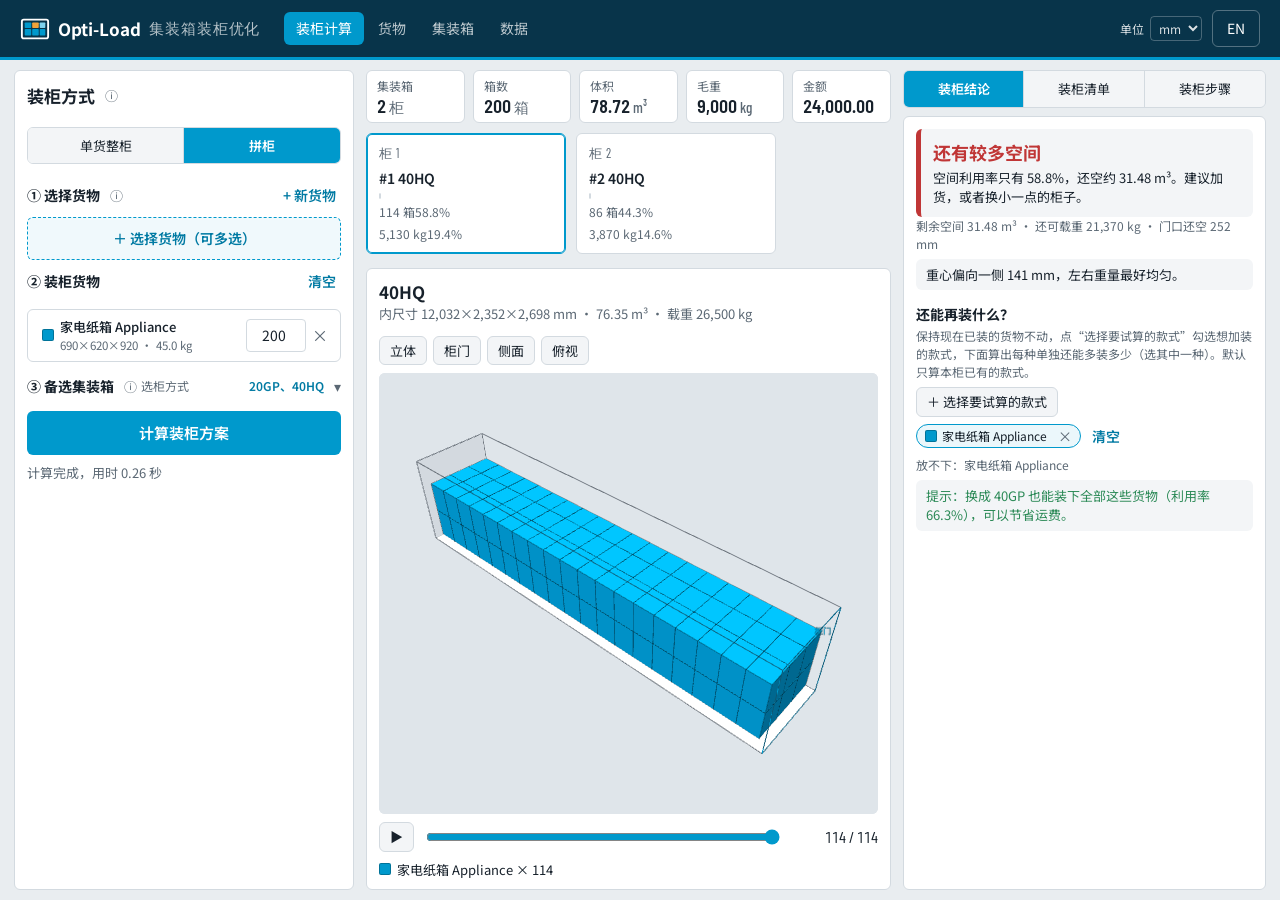
==== index.html @ 606c871a "Opti-Load demo build (minified, all rights reserved) Co-Authored-By: Claude Opus 5.5 <noreply@anthro" ====
<!DOCTYPE html>
<html lang="zh-CN">
<head>
<meta charset="utf-8">
<meta name="viewport" content="width=device-width, initial-scale=1">
<title>Opti-Load · 集装箱装柜优化</title>
<link rel="preconnect" href="https://fonts.googleapis.com">
<link rel="preconnect" href="https://fonts.gstatic.com" crossorigin>
<!-- Web fonts load without blocking the page (Google Fonts can be slow or blocked); system fonts are used until then -->
<link rel="stylesheet" href="https://fonts.googleapis.com/css2?family=Barlow+Condensed:wght@500;600;700&family=Noto+Sans+SC:wght@400;500;700&display=swap" media="print" onload="this.media='all'">
<link rel="icon" href="logo.svg" type="image/svg+xml">
<link rel="stylesheet" href="style.css">
</head>
<body>
<header class="topbar">
  <div class="brand">
    <svg class="logo-mark" viewBox="0 0 64 64" aria-hidden="true" focusable="false"><rect x="4" y="12" width="56" height="40" rx="4" fill="none" stroke="currentColor" stroke-width="4"/><rect x="10" y="32" width="14" height="14" rx="1.5" fill="#0099CC"/><rect x="26" y="32" width="14" height="14" rx="1.5" fill="#0099CC"/><rect x="42" y="32" width="12" height="14" rx="1.5" fill="#0099CC"/><rect x="10" y="18" width="14" height="12" rx="1.5" fill="#0099CC"/><rect x="26" y="18" width="14" height="12" rx="1.5" fill="#F2A33A"/><rect x="42" y="18" width="12" height="12" rx="1.5" fill="#7FD3EE"/></svg>
    <span class="brand-name" data-t="appName">Opti-Load</span>
    <span class="brand-sub" data-t="appSub">集装箱装柜优化</span>
  </div>
  <nav class="tabs" role="tablist" id="tabs">
    <button role="tab" id="tab-plan" data-tab="plan" data-t="tabPlan">装柜计算</button>
    <button role="tab" id="tab-cargo" data-tab="cargo" data-t="tabCargo">货物</button>
    <button role="tab" id="tab-containers" data-tab="containers" data-t="tabCon">集装箱</button>
    <button role="tab" id="tab-data" data-tab="data" data-t="tabData">数据</button>
  </nav>
  <div class="prefs">
    <label class="mini" for="pref-unit"><span data-t="unit">单位</span>
      <select id="pref-unit"><option value="mm">mm</option><option value="cm">cm</option></select>
    </label>
    <button class="ghost" id="pref-lang" type="button">EN</button>
  </div>
</header>

<main>
  <!-- PLAN -->
  <section class="view" id="view-plan">
    <div class="plan-grid">
      <aside class="panel job">
        <div class="head-tip mode-head"><h2 data-t="loadMode">装柜方式</h2><span id="mode-info"></span></div>
        <div class="seg mode-wrap" id="mode-seg" role="radiogroup">
          <button type="button" data-mode="single" data-t="modeFull">单货整柜</button>
          <button type="button" data-mode="multi" data-t="modeMix">拼柜</button>
        </div>
        <p id="mode-hint" hidden></p>

        <div class="block-head">
          <div class="head-tip"><h3 data-t="cargoLib">① 选择货物</h3><span id="pick-info"></span></div>
          <button class="link" type="button" id="pick-new" data-t="newCargoShort">+ 新货物</button>
        </div>
        <input type="search" id="pick-q" class="search pick-q" data-tp="pickSearch" placeholder="搜索货物" aria-label="search cargo">
        <div class="cargo-pick" id="cargo-pick"></div>
        <p class="hint small" id="pick-hint"></p>

        <div class="block-head">
          <div class="head-tip"><h3 data-t="cargoToLoad">② 装柜货物</h3><span id="lines-info"></span></div>
          <button class="link" type="button" id="lines-clear" data-t="clearAll">清空</button>
        </div>
        <div id="lines"></div>

        <button type="button" class="con-toggle" id="con-toggle" aria-expanded="false" aria-controls="con-pick">
          <span class="head-tip"><h3 data-t="candidates">③ 备选集装箱</h3><span id="con-info"></span></span>
          <span class="con-chosen" id="con-count"></span>
          <span class="caret" aria-hidden="true">▾</span>
        </button>
        <div class="con-mode-box" id="con-mode-box"></div>
        <div class="con-pick" id="con-pick" hidden></div>

        <button class="primary wide" type="button" id="run" data-t="calculate">计算装柜方案</button>
        <p class="status" id="run-status" role="status"></p>
      </aside>

      <section class="results" id="results">
        <div class="tiles" id="tiles"></div>
        <div class="info-bar" id="plan-alt" hidden></div>
        <div class="warn-bar" id="unplaced" hidden></div>
        <div class="con-strip" id="con-strip"></div>

        <div class="panel viewer-panel">
          <div class="viewer-head">
            <div>
              <h2 id="v-title">—</h2>
              <p class="hint" id="v-sub"></p>
            </div>
            <div class="view-btns" role="group">
              <button type="button" class="chip" data-view="iso" data-t="viewIso">立体</button>
              <button type="button" class="chip" data-view="door" data-t="viewDoor">柜门</button>
              <button type="button" class="chip" data-view="side" data-t="viewSide">侧面</button>
              <button type="button" class="chip" data-view="top" data-t="viewTop">俯视</button>
            </div>
          </div>
          <div class="viewer" id="viewer"><p class="viewer-msg" id="viewer-msg"></p></div>
          <div class="stepper">
            <button type="button" class="chip" id="play" aria-label="play">▶</button>
            <input type="range" id="step" min="0" max="0" value="0" aria-label="step">
            <span class="step-num" id="step-num">0 / 0</span>
          </div>
          <div class="legend" id="legend"></div>
        </div>

      </section>

      <aside class="detail-grid" id="side" data-side="verdict">
        <div class="side-tabs seg" role="tablist">
          <button type="button" role="tab" data-side="verdict" data-t="vTitle">装柜结论</button>
          <button type="button" role="tab" data-side="list" data-t="loadList">装柜清单</button>
          <button type="button" role="tab" data-side="steps" data-t="steps">装柜步骤</button>
        </div>
        <div class="panel verdict-panel">
          <h3 data-t="vTitle">装柜结论</h3>
          <div id="verdict"></div>
        </div>
        <div class="panel list-panel">
          <div class="block-head">
            <h3 data-t="loadList">装柜清单</h3>
            <div class="actions" id="report-actions">
              <button type="button" class="chip" id="copy-report" data-t="copyReport">复制报告</button>
              <button type="button" class="chip needs-dl" id="pdf-export2" data-t="pdfExport">导出 PDF</button>
              <button type="button" class="chip server-only" id="print-report" data-t="print">打印</button>
              <button type="button" class="chip needs-dl" id="save-png" data-t="savePng">导出图片</button>
            </div>
          </div>
          <div class="table-wrap"><table class="grid" id="load-table"></table></div>
          <dl class="facts" id="facts"></dl>
        </div>
        <div class="panel steps-panel">
          <h3 data-t="steps">装柜步骤</h3>
          <div class="actions steps-actions"><button type="button" class="chip needs-dl" id="pdf-export" data-t="pdfExport">导出 PDF</button></div>
          <p class="hint small" id="steps-intro"></p>
          <ol class="steps" id="steps"></ol>
        </div>
      </aside>
    </div>
  </section>

  <!-- CARGO -->
  <section class="view" id="view-cargo" hidden>
    <div class="panel">
      <div class="block-head">
        <h2 data-t="tabCargo">货物</h2>
        <div class="actions">
          <input type="search" id="cargo-q" class="search" data-tp="search" placeholder="搜索">
          <button type="button" class="chip needs-dl" id="cargo-tpl" data-t="xlsTemplate">下载模板</button>
          <button type="button" class="chip" id="cargo-upload" data-t="xlsUpload">上传表格</button>
          <input type="file" id="cargo-file" accept=".xlsx,.xls,.csv" hidden>
          <button type="button" class="chip" id="cargo-new-set" data-t="newSet">新增套装</button>
          <button type="button" class="primary" id="cargo-new" data-t="newCargo">新增货物</button>
        </div>
      </div>
      <div class="bulk-bar" id="cargo-bulk" hidden>
        <span id="cargo-bulk-n"></span>
        <button type="button" class="chip" id="cargo-bulk-edit" data-t="bulkEdit">批量编辑</button>
        <button type="button" class="chip" id="cargo-bulk-set" data-t="bulkSet">组成套装</button>
        <button type="button" class="chip danger" id="cargo-bulk-del" data-t="bulkDelete">批量删除</button>
        <button type="button" class="link" id="cargo-bulk-clear" data-t="clearSel">取消选择</button>
      </div>
      <div class="table-wrap"><table class="grid" id="cargo-table"></table></div>
    </div>

    <!-- SETS: groups of the cargo above (the cargo itself is unchanged) -->
    <div class="panel sets-panel" id="sets-panel">
      <div class="block-head">
        <h2 data-t="tabSets">套装</h2>
      </div>
      <p class="hint" data-t="setsHint">套装由多种货物按固定数量组成（例如一套家具），可在“单货整柜”中计算一个柜最多装几套。</p>
      <div class="table-wrap"><table class="grid" id="set-table"></table></div>
    </div>
  </section>

  <!-- CONTAINERS -->
  <section class="view" id="view-containers" hidden>
    <div class="panel">
      <div class="block-head">
        <h2 data-t="tabCon">集装箱</h2>
        <button type="button" class="primary" id="con-new" data-t="newCon">新增集装箱</button>
      </div>
      <div class="table-wrap"><table class="grid" id="con-table"></table></div>
    </div>
  </section>


  <!-- DATA -->
  <section class="view" id="view-data" hidden>
    <div class="data-grid">
      <div class="panel auth-panel" id="team-panel" hidden></div>
      <div class="panel auth-panel" id="account-panel" hidden></div>
      <div class="panel">
        <h2 data-t="storage">数据存储</h2>
        <p id="storage-note"></p>
        <div class="actions">
          <button type="button" class="chip" id="backup-copy" data-t="copyBackup">复制备份 (JSON)</button>
          <button type="button" class="chip needs-dl" id="backup-dl" data-t="downloadBackup">下载备份</button>
          <button type="button" class="chip danger" id="reset-data" data-t="resetData">恢复示例数据</button>
        </div>
      </div>
      <div class="panel">
        <h2 data-t="restore">恢复备份</h2>
        <label for="restore-text" class="hint" data-t="restoreHint">粘贴备份 JSON，或选择备份文件。会替换当前全部数据。</label>
        <textarea id="restore-text" rows="6" spellcheck="false"></textarea>
        <div class="actions">
          <input type="file" id="restore-file" accept=".json,application/json">
          <button type="button" class="primary" id="restore-go" data-t="restoreGo">恢复</button>
        </div>
      </div>
    </div>
  </section>
</main>

<dialog id="dlg">
  <form method="dialog" id="dlg-form">
    <h2 id="dlg-title"></h2>
    <div id="dlg-body"></div>
    <p class="status bad" id="dlg-err"></p>
    <div class="dlg-actions">
      <button type="button" class="ghost" id="dlg-cancel" data-t="cancel">取消</button>
      <button type="submit" class="primary" id="dlg-ok" data-t="save">保存</button>
    </div>
  </form>
</dialog>

<div id="print-area" aria-hidden="true"></div>
<div class="toast" id="toast" role="status"></div>

<script>
/* If anything fails while the page starts, show the error on the page
   instead of leaving it blank, with a way to start a fresh loading task. */
(function () {
  var shown = 0;
  function show(msg) {
    if (shown++ > 4) return;
    var box = document.getElementById('fatal');
    if (!box) {
      box = document.createElement('div'); box.id = 'fatal';
      box.setAttribute('role', 'alert');
      box.style.cssText = 'position:fixed;left:12px;right:12px;bottom:12px;z-index:9999;background:#fff4f2;color:#7a1d10;border:1px solid #e0a093;border-radius:8px;padding:10px 12px;font:13px/1.5 system-ui,sans-serif;box-shadow:0 4px 16px rgba(0,0,0,.15);max-height:40vh;overflow:auto';
      var zh = (navigator.language || '').indexOf('zh') === 0 || document.documentElement.lang.indexOf('zh') === 0;
      box.innerHTML = '<b>' + (zh ? '页面出错了，请把这段文字截图发给我：' : 'Something went wrong. Please send a screenshot of this text:') + '</b><pre id="fatal-msg" style="white-space:pre-wrap;margin:6px 0;font:12px/1.4 ui-monospace,monospace"></pre>' +
        '<button type="button" id="fatal-reset" style="padding:4px 10px;border:1px solid #c66;border-radius:6px;background:#fff;cursor:pointer">' + (zh ? '重置装柜任务并重新打开（货物、集装箱、套装不受影响）' : 'Reset the loading task and reload (cargo, containers and sets are kept)') + '</button>';
      (document.body || document.documentElement).appendChild(box);
      document.getElementById('fatal-reset').onclick = function () {
        try {
          for (var i = 0; i < localStorage.length; i++) {
            var k = localStorage.key(i);
            if (!/^opti-load-v1(-local.*)?$/.test(k)) continue;
            var d = JSON.parse(localStorage.getItem(k) || 'null');
            if (d && typeof d === 'object') { delete d.job; localStorage.setItem(k, JSON.stringify(d)); }
          }
        } catch (e) { /* storage blocked */ }
        location.reload();
      };
    }
    document.getElementById('fatal-msg').textContent += (msg || '') + '\n';
  }
  window.__showFatal = show;
  window.addEventListener('error', function (e) {
    var t = e.target;
    if (t && t !== window && (t.src || t.href)) {
      // Fonts and files that have a fallback are not errors worth showing.
      if (t.tagName === 'LINK' || t.hasAttribute('data-soft')) return;
      show('Load failed: ' + (t.src || t.href)); return;
    }
    // Browser notices that are not errors (ResizeObserver loop) are ignored.
    if (/ResizeObserver loop/i.test(e.message || '')) return;
    show((e.message || 'Error') + (e.filename ? ' @ ' + e.filename.split('/').pop() + ':' + e.lineno + ':' + e.colno : '') + (e.error && e.error.stack ? '\n' + e.error.stack.split('\n').slice(0, 4).join('\n') : ''));
  }, true);
  window.addEventListener('unhandledrejection', function (e) {
    var r = e.reason; show('Unhandled: ' + (r && (r.stack || r.message) || r));
  });
})();
</script>
<!-- 3D library: local copy first (cdn.jsdelivr.net is often blocked in mainland China), CDN as fallback -->
<script src="vendor/three.min.js" data-soft></script>
<script>window.THREE || document.write('<script src="https://cdn.jsdelivr.net/npm/three@0.147.0/build/three.min.js"><\/script>')</script>
<script src="vendor/OrbitControls.js" data-soft></script>
<script>(window.THREE && THREE.OrbitControls) || document.write('<script src="https://cdn.jsdelivr.net/npm/three@0.147.0/examples/js/controls/OrbitControls.js"><\/script>')</script>
<script src="seed.js"></script>
<script src="packer.js"></script>
<script src="i18n.js"></script>
<script src="viewer.js"></script>
<script src="account.js"></script>
<script src="app.js"></script>
</body>
</html>
---- style.css ----
:root {
  --bg: #e9edf0;
  --panel: #ffffff;
  --ink: #17212b;
  --muted: #5b6874;
  --line: #d3dae0;
  --accent: #0099cc;        
  --accent-ink: #ffffff;
  --accent-text: #007aa3;   
  --accent-deep: #006b8f;
  --steel: #0b4a66;
  --topbar: #08344a;
  --ok: #2c8a57;
  --warn: #b97c0c;
  --bad: #c03636;
  --soft: #f3f5f7;
  --viewer-bg: #dfe5ea;
  --font-display: "Barlow Condensed", "Arial Narrow", "PingFang SC", sans-serif;
  --font-body: "Noto Sans SC", "PingFang SC", "Microsoft YaHei", system-ui, sans-serif;
  --r: 6px;
  color-scheme: light;
}
@media (prefers-color-scheme: dark) {
  :root:not([data-theme="light"]) {
    --bg: #0e141a; --panel: #161f28; --ink: #e3e9ee; --muted: #93a1ad; --line: #2a3743;
    --accent: #0099cc; --accent-text: #3cc0ec; --accent-deep: #0089b8; --steel: #4fb3d9; --topbar: #04202e;
    --ok: #4cbf82; --warn: #e2a63a; --bad: #ef6b6b;
    --soft: #1c2732; --viewer-bg: #1a242e; color-scheme: dark;
  }
}
:root[data-theme="dark"] {
  --bg: #0e141a; --panel: #161f28; --ink: #e3e9ee; --muted: #93a1ad; --line: #2a3743;
  --accent: #0099cc; --accent-text: #3cc0ec; --accent-deep: #0089b8; --steel: #4fb3d9; --topbar: #04202e;
  --ok: #4cbf82; --warn: #e2a63a; --bad: #ef6b6b;
  --soft: #1c2732; --viewer-bg: #1a242e; color-scheme: dark;
}
* { box-sizing: border-box; }
html, body { height: 100%; margin: 0; }
body {
  background: var(--bg); color: var(--ink);
  font: 14px/1.5 var(--font-body);
}
h1, h2, h3 { margin: 0; text-wrap: balance; font-weight: 700; }
h2 { font-size: 17px; }
h3 { font-size: 14px; }
button, input, select, textarea { font: inherit; color: inherit; }
:focus-visible { outline: 2px solid var(--accent); outline-offset: 2px; }
[hidden] { display: none !important; }
.topbar {
  display: flex; align-items: center; gap: 24px; flex-wrap: wrap;
  padding: 10px 20px; background: var(--topbar); color: #ffffff;
  border-bottom: 3px solid var(--accent);
  position: sticky; top: 0; z-index: 40;   
}
.brand { display: flex; align-items: center; gap: 8px; }
.logo-mark { width: 30px; height: 30px; flex: none; display: block; }
.topbar .logo-mark { color: #ffffff; }
.brand-name { font-weight: 700; font-size: 17px; }
.brand-sub { font-family: var(--font-display); letter-spacing: .06em; opacity: .7; font-size: 15px; text-transform: uppercase; }
.tabs { display: flex; gap: 2px; flex-wrap: wrap; }
.tabs button {
  background: none; border: 0; color: inherit; opacity: .72; padding: 6px 12px;
  border-radius: var(--r); cursor: pointer;
}
.tabs button:hover { opacity: 1; background: rgba(255,255,255,.08); }
.tabs button[aria-selected="true"] { opacity: 1; background: var(--accent); color: var(--accent-ink); }
.prefs { margin-left: auto; display: flex; gap: 10px; align-items: center; }
.mini { display: flex; gap: 6px; align-items: center; font-size: 12px; opacity: .85; }
.mini select { background: transparent; border: 1px solid rgba(255,255,255,.3); border-radius: 4px; padding: 2px 4px; color: inherit; }
.mini select option { color: #17212b; }
.prefs .ghost { border-color: rgba(255,255,255,.3); color: inherit; }
main { padding: 16px 20px 40px; }
.panel { background: var(--panel); border: 1px solid var(--line); border-radius: var(--r); padding: 16px; display: flex; flex-direction: column; gap: 12px; min-width: 0; }
.primary, .ghost, .chip, .link {
  border-radius: var(--r); cursor: pointer; border: 1px solid transparent; padding: 7px 14px;
}
.primary { background: var(--accent); color: var(--accent-ink); font-weight: 600; }
.primary:hover { background: var(--accent-deep); }
.primary:disabled { opacity: .5; cursor: progress; }
.ghost { background: transparent; border-color: var(--line); }
.chip { background: var(--soft); border-color: var(--line); padding: 4px 10px; font-size: 13px; }
.chip:hover { border-color: var(--steel); }
.chip[aria-pressed="true"] { background: var(--steel); color: #fff; border-color: var(--steel); }
.chip.danger { color: var(--bad); }
.link { background: none; color: var(--accent-text); padding: 2px 4px; font-weight: 600; }
.wide { width: 100%; padding: 10px; font-size: 15px; }
input[type="text"], input[type="number"], input[type="search"], select, textarea {
  background: var(--panel); border: 1px solid var(--line); border-radius: 4px; padding: 5px 8px; min-width: 0;
}
input[type="number"] { font-variant-numeric: tabular-nums; }
textarea { width: 100%; font-family: ui-monospace, Menlo, monospace; font-size: 12px; }
.search { width: 180px; }
.hint { color: var(--muted); margin: 0; font-size: 13px; }
.small { font-size: 12px; }
.status { margin: 0; min-height: 1.4em; font-size: 13px; color: var(--muted); }
.status.bad { color: var(--bad); }
.block-head { display: flex; justify-content: space-between; align-items: center; gap: 12px; flex-wrap: wrap; }
.actions { display: flex; gap: 8px; flex-wrap: wrap; align-items: center; }
.plan-grid { display: grid; grid-template-columns: minmax(300px, 360px) minmax(0, 1fr); gap: 16px; align-items: start; }
@media (max-width: 900px) { .plan-grid { grid-template-columns: 1fr; } }
.job { position: sticky; top: calc(var(--topbar-h, 64px) + 12px); }
.seg { display: grid; grid-template-columns: repeat(4, 1fr); border: 1px solid var(--line); border-radius: var(--r); overflow: hidden; }
.seg button { border: 0; background: var(--soft); padding: 8px 2px; cursor: pointer; font-size: 13px; border-right: 1px solid var(--line); }
.seg button:last-child { border-right: 0; }
.seg button[aria-checked="true"] { background: var(--accent); color: var(--accent-ink); font-weight: 600; }
#mode-seg, .con-mode { grid-template-columns: repeat(2, 1fr); }
.con-mode-box:empty { display: none; }
.con-mode-box { display: flex; flex-direction: column; gap: 4px; }
.con-mode-box .hint { margin: 0; }
.con-pick label.con-row { grid-template-columns: auto 1fr auto 56px; }
.con-row .con-n { width: 100%; text-align: right; padding: 3px 6px; border: 1px solid var(--line); border-radius: var(--r); background: var(--panel); color: var(--ink); font: inherit; font-size: 13px; }
.con-row .con-n::placeholder { color: var(--muted, #8a94a0); opacity: .8; }
.pick-q { width: 100%; margin: 6px 0; }
.cargo-pick { display: flex; flex-direction: column; max-height: 240px; overflow: auto; border: 1px solid var(--line); border-radius: var(--r); }
.cargo-pick .pad { padding: 10px; margin: 0; }
.pick-group { font-size: 11px; color: var(--muted); padding: 5px 10px; background: var(--soft); border-bottom: 1px solid var(--line); letter-spacing: .04em; }
.pick-row { display: grid; grid-template-columns: minmax(0, 1fr) auto; border-bottom: 1px solid var(--line); }
.pick-row:last-child { border-bottom: 0; }
.pick-main { all: unset; box-sizing: border-box; display: grid; grid-template-columns: auto minmax(0, 1fr) auto 22px; gap: 8px; align-items: center; padding: 7px 4px 7px 10px; cursor: pointer; font-size: 13px; }
.pick-main .nm { overflow: hidden; text-overflow: ellipsis; white-space: nowrap; }
.pick-main .dims { color: var(--muted); font-size: 11px; font-variant-numeric: tabular-nums; white-space: nowrap; }
.pick-mark { width: 20px; height: 20px; border-radius: 50%; display: grid; place-items: center; font-size: 14px; line-height: 1; border: 1px solid var(--line); color: var(--accent-text); }
.pick-row:hover { background: var(--soft); }
.pick-main:focus-visible { outline: 2px solid var(--accent); outline-offset: -2px; }
.pick-row.in { background: color-mix(in srgb, var(--accent) 10%, transparent); }
.pick-row.in .pick-mark { background: var(--accent); border-color: var(--accent); color: var(--accent-ink); font-size: 12px; }
.pick-edit { background: none; border: 0; color: var(--muted); cursor: pointer; padding: 0 10px; font-size: 14px; }
.pick-edit:hover { color: var(--accent-text); }
.sw.set { background: repeating-linear-gradient(45deg, var(--muted) 0 2px, transparent 2px 4px); }
#lines { border: 1px solid var(--line); border-radius: var(--r); padding: 0 10px; margin-top: 6px; }
#lines .empty-lines { margin: 10px 0; }
.line { display: grid; grid-template-columns: minmax(0, 1fr) 84px auto; gap: 6px; align-items: center; padding: 7px 0; border-bottom: 1px dashed var(--line); }
.line:last-child { border-bottom: 0; }
.ln-name { display: flex; gap: 8px; align-items: center; min-width: 0; font-size: 13px; }
.ln-name > div { min-width: 0; }
.ln-name b { font-weight: 500; display: block; overflow: hidden; text-overflow: ellipsis; white-space: nowrap; }
.line input[type=number] { width: 100%; text-align: right; }
.line .x { background: none; border: 0; color: var(--muted); cursor: pointer; font-size: 16px; padding: 0 4px; }
.line .x:hover { color: var(--bad); }
.set-line { grid-template-columns: minmax(0, 1fr) 84px 116px auto; }
.set-line .unit { width: 100%; }
.line .sub:empty { display: none; }
.line .sub { grid-column: 1 / -1; display: flex; gap: 12px; font-size: 12px; color: var(--muted); }
.line .sub label { display: flex; gap: 4px; align-items: center; }
#lines .line { grid-template-columns: auto minmax(0, 1fr) 60px auto; gap: 4px; }
.ln-grip { cursor: grab; color: var(--muted); font-size: 13px; letter-spacing: -3px; padding: 4px 4px 4px 0; user-select: none; touch-action: none; line-height: 1; }
.ln-grip:hover { color: var(--accent); }
#lines .line.dragging { opacity: .55; background: var(--soft); }
.row-grip { display: inline-block; margin-right: 6px; vertical-align: middle; }
#con-table tr.dragging { opacity: .55; background: var(--soft); }
#con-table tr.drop-before td { box-shadow: inset 0 2px 0 var(--accent); }
#con-table tr.drop-after td { box-shadow: inset 0 -2px 0 var(--accent); }
#lines .line.dragging .ln-grip { cursor: grabbing; }
#lines .line.drop-before { box-shadow: inset 0 2px 0 var(--accent); }
#lines .line.drop-after { box-shadow: inset 0 -2px 0 var(--accent); }
#lines .line input[type=number] { padding-left: 4px; padding-right: 4px; }
#lines .line .x { padding: 0 2px; }
#lines .ln-name { gap: 6px; }
#lines .ln-name .hint.small { white-space: nowrap; overflow: hidden; text-overflow: ellipsis; font-size: 11.5px; }
.line .prio select { font: inherit; font-size: 12px; padding: 1px 4px; border: 1px solid var(--line); border-radius: 6px; background: var(--panel); color: var(--ink); }
.prio-rule { margin: 6px 0 8px; }
.info-tip { position: relative; display: inline-flex; gap: 4px; align-items: center; font-size: 12px; color: var(--muted); cursor: help; outline: none; }
.info-tip .i { font-size: 13px; line-height: 1; padding: 4px; margin: -4px; } 
.info-tip .tip { display: none; position: absolute; left: 0; bottom: calc(100% + 6px); width: 260px; max-width: 80vw; padding: 8px 10px; background: var(--panel); color: var(--ink); border: 1px solid var(--line); border-radius: var(--r); box-shadow: 0 6px 20px rgba(0, 0, 0, .25); font-size: 12px; line-height: 1.55; z-index: 30; white-space: normal; }
.info-tip:hover .tip, .info-tip:focus .tip { display: block; }
.info-tip:hover, .info-tip:focus { color: var(--ink); }
.info-tip.down .tip { bottom: auto; top: calc(100% + 6px); }
.head-tip { display: flex; align-items: center; gap: 10px; min-width: 0; position: relative; }
.head-tip .info-tip { position: static; }
.head-tip .info-tip .tip { left: 0; width: 270px; max-width: calc(100vw - 40px); }
.con-toggle .head-tip .info-tip { font-weight: 400; }
.con-pick { display: flex; flex-direction: column; max-height: 260px; overflow: auto; border: 1px solid var(--line); border-radius: var(--r); }
.con-pick label { display: grid; grid-template-columns: auto 1fr auto; gap: 8px; padding: 6px 10px; border-bottom: 1px solid var(--line); cursor: pointer; align-items: center; }
.con-pick label:last-child { border-bottom: 0; }
.con-pick label:hover { background: var(--soft); }
.con-pick .dims { color: var(--muted); font-size: 12px; font-variant-numeric: tabular-nums; }
.results { display: flex; flex-direction: column; gap: 14px; min-width: 0; }
.tiles { display: grid; grid-template-columns: repeat(auto-fit, minmax(130px, 1fr)); gap: 10px; }
.tile { background: var(--panel); border: 1px solid var(--line); border-radius: var(--r); padding: 10px 14px; }
.tile .k { font-size: 12px; color: var(--muted); }
.tile .v { font-family: var(--font-display); font-size: 30px; font-weight: 600; line-height: 1.1; font-variant-numeric: tabular-nums; }
.tile .v small { font-size: 15px; color: var(--muted); font-weight: 500; margin-left: 3px; }
.warn-bar { border-left: 4px solid var(--bad); background: var(--panel); padding: 10px 14px; border-radius: var(--r); color: var(--bad); }
.info-bar { border-left: 4px solid var(--warn); background: var(--panel); padding: 8px 12px; border-radius: var(--r); display: grid; gap: 4px; }
.info-bar p { margin: 0; }
.info-bar .small { font-size: 12px; color: var(--muted); }
.info-bar .chip { justify-self: start; }
.info-bar .orient-q { margin-top: 4px; font-weight: 600; }
.con-strip { display: flex; gap: 10px; overflow-x: auto; padding-bottom: 4px; }
.con-card {
  flex: 0 0 200px; text-align: left; background: var(--panel); border: 1px solid var(--line);
  border-radius: var(--r); padding: 10px 12px; cursor: pointer; display: flex; flex-direction: column; gap: 4px;
}
.con-card:hover { border-color: var(--steel); }
.con-card[aria-pressed="true"] { border-color: var(--accent); box-shadow: inset 0 0 0 1px var(--accent); }
.con-card .n { font-family: var(--font-display); font-size: 13px; color: var(--muted); letter-spacing: .04em; }
.con-card .t { font-weight: 600; }
.con-card .row { display: flex; justify-content: space-between; font-size: 12px; color: var(--muted); font-variant-numeric: tabular-nums; }
.bar { height: 6px; background: var(--soft); border-radius: 3px; overflow: hidden; border: 1px solid var(--line); }
.bar i { display: block; height: 100%; background: var(--steel); }
.bar i.hi { background: var(--ok); }
.bar i.lo { background: var(--warn); }
.pill { display: inline-block; font-size: 11px; padding: 0 6px; border-radius: 9px; border: 1px solid currentColor; }
.pill.ok { color: var(--ok); } .pill.warn { color: var(--warn); } .pill.bad { color: var(--bad); }
.viewer-head { display: flex; justify-content: space-between; gap: 12px; flex-wrap: wrap; align-items: flex-start; }
.view-btns { display: flex; gap: 6px; flex-wrap: wrap; }
.viewer { position: relative; height: 440px; background: var(--viewer-bg); border-radius: var(--r); overflow: hidden; }
.viewer canvas { display: block; width: 100%; height: 100%; }
.dim-svg { position: absolute; inset: 0; width: 100%; height: 100%; pointer-events: none; z-index: 2; overflow: visible; }
.dim-svg .dim-line { stroke: #ffd24a; stroke-width: 1.6; }
.dim-svg .dim-ext { stroke: #ffd24a; stroke-width: 1; stroke-dasharray: 2 2; opacity: .8; }
.dim-svg .dim-head { fill: #ffd24a; }
.edge-tag { position: absolute; transform: translate(-50%, -50%); pointer-events: none; z-index: 3; padding: 1px 5px; border-radius: 4px; font-size: 11px; font-weight: 600; line-height: 1.4; white-space: nowrap; font-variant-numeric: tabular-nums; background: rgba(15, 23, 32, .82); color: #fff; box-shadow: 0 1px 3px rgba(0,0,0,.3); }
.th-sort { all: unset; cursor: pointer; font: inherit; color: inherit; display: inline-flex; gap: 4px; align-items: center; }
.th-sort span { font-size: 10px; color: var(--accent); }
.th-sort:hover { color: var(--accent); }
.th-sort:focus-visible { outline: 2px solid var(--accent); outline-offset: 2px; border-radius: 2px; }
.viewer.empty canvas { visibility: hidden; }
.viewer.empty .viewer-msg { font-size: 15px; }
.v-empty { font-size: 14px; color: var(--muted); }
.v-empty b { color: var(--ink); }
.v-empty .bad { color: var(--bad, #c0392b); }
.v-empty ol { margin: 8px 0 0; padding-left: 20px; line-height: 1.8; }
.viewer-msg { position: absolute; inset: 0; display: grid; place-items: center; margin: 0; color: var(--muted); pointer-events: none; text-align: center; padding: 20px; }
.stepper { display: grid; grid-template-columns: auto 1fr auto; gap: 10px; align-items: center; }
.stepper input { width: 100%; accent-color: var(--accent); }
.step-num { font-family: var(--font-display); font-size: 16px; font-variant-numeric: tabular-nums; min-width: 90px; text-align: right; }
.legend { display: flex; flex-wrap: wrap; gap: 6px 16px; font-size: 13px; }
.legend span { display: inline-flex; gap: 6px; align-items: center; }
.sw { width: 12px; height: 12px; border-radius: 2px; display: inline-block; border: 1px solid rgba(0,0,0,.25); flex: none; }
.detail-grid { display: grid; grid-template-columns: 1fr; gap: 14px; }
@media (max-width: 1100px) { .detail-grid { grid-template-columns: 1fr; } }
.table-wrap { overflow-x: auto; }
table.grid { width: 100%; border-collapse: collapse; font-variant-numeric: tabular-nums; }
table.grid th, table.grid td { padding: 6px 8px; border-bottom: 1px solid var(--line); text-align: left; white-space: nowrap; }
table.grid th { font-size: 12px; color: var(--muted); font-weight: 500; background: var(--soft); position: relative; }
table.grid.sized { table-layout: fixed; }
table.grid.sized td { overflow: hidden; text-overflow: ellipsis; }
table.grid.sized th { overflow: visible; }
.col-grip { position: absolute; top: 0; right: -4px; width: 8px; height: 100%; cursor: col-resize; z-index: 2; touch-action: none; }
.col-grip::after { content: ""; position: absolute; left: 3px; top: 25%; height: 50%; width: 2px; border-radius: 1px; background: var(--line); }
table.grid th:hover .col-grip::after { background: var(--muted); }
.col-grip:hover::after, .col-grip.on::after { background: var(--accent); top: 0; height: 100%; }
table.grid th:last-child .col-grip { right: 0; }
table.grid td.num, table.grid th.num { text-align: right; }
table.grid tfoot td { font-weight: 700; border-bottom: 0; }
table.grid tbody tr:hover { background: var(--soft); }
table.grid .row-actions { display: flex; gap: 4px; justify-content: flex-end; }
table.grid th.cb, table.grid td.cb { width: 32px; padding-right: 0; }
table.grid input[type="checkbox"] { width: 16px; height: 16px; accent-color: var(--accent); cursor: pointer; }
table.grid tbody tr.picked { background: color-mix(in srgb, var(--accent) 10%, transparent); }
.bulk-bar {
  display: flex; gap: 10px; align-items: center; flex-wrap: wrap;
  padding: 8px 12px; border-radius: var(--r); border: 1px solid var(--accent);
  background: color-mix(in srgb, var(--accent) 8%, var(--panel));
}
.bulk-bar span { font-weight: 600; margin-right: auto; }
.facts { display: grid; grid-template-columns: repeat(auto-fit, minmax(150px, 1fr)); gap: 8px 16px; margin: 0; }
.facts div { border-left: 3px solid var(--line); padding-left: 8px; }
.facts dt { font-size: 12px; color: var(--muted); }
.facts dd { margin: 0; font-variant-numeric: tabular-nums; font-weight: 600; }
.steps { --step-old: color-mix(in srgb, var(--muted) 38%, transparent); list-style: none; margin: 0; padding: 0; max-height: 640px; overflow: auto; display: flex; flex-direction: column; gap: 8px; }
.steps li { cursor: pointer; padding: 8px 10px; border: 1px solid var(--line); border-radius: var(--r); background: var(--panel); }
.steps li:hover { background: var(--soft); }
.steps li.on { outline: 2px solid var(--accent); outline-offset: -1px; background: var(--soft); }
.step-head { display: flex; align-items: center; gap: 10px; }
.step-no { flex: none; width: 30px; height: 30px; border-radius: 50%; background: var(--accent); color: var(--accent-ink); display: grid; place-items: center; font: 700 17px/1 "Barlow Condensed", sans-serif; }
.step-what { display: flex; align-items: center; gap: 6px; min-width: 0; font-size: 14px; flex: 1; }
.step-what b { overflow: hidden; text-overflow: ellipsis; white-space: nowrap; }
.step-what .sw { width: 14px; height: 14px; }
.step-qty { flex: none; font: 700 18px/1 "Barlow Condensed", "Noto Sans SC", sans-serif; color: var(--accent-text); white-space: nowrap; }
.step-body { display: grid; grid-template-columns: auto minmax(0, 1fr); gap: 12px; margin-top: 8px; align-items: center; }
.step-pics { display: flex; gap: 8px; align-items: flex-end; }
.step-pics figure { margin: 0; display: flex; flex-direction: column; gap: 2px; }
.step-pics svg { height: 64px; width: auto; max-width: 230px; display: block; background: var(--viewer-bg); border-radius: 2px; }
.step-pics figure.door svg { max-width: 60px; }
.step-pics figcaption { display: flex; justify-content: space-between; gap: 6px; font-size: 10px; color: var(--muted); }
.step-text p { margin: 0 0 3px; font-size: 13px; line-height: 1.45; display: grid; grid-template-columns: 7.2em minmax(0, 1fr); gap: 8px; }
.step-text p.hint { display: block; }
.step-what { flex-wrap: wrap; column-gap: 10px; }
.step-what b { font-size: 15px; }
.part { padding: 6px 0; border-top: 1px dashed var(--line); }
.part:first-child { border-top: 0; padding-top: 0; }
.part-head { display: flex; align-items: center; gap: 6px; font-size: 14px; margin-bottom: 3px; }
.part-head b { font-weight: 600; min-width: 0; overflow: hidden; text-overflow: ellipsis; white-space: nowrap; }
.part-no { flex: none; width: 20px; height: 20px; border-radius: 4px; border: 1px solid var(--accent); color: var(--accent-text); display: grid; place-items: center; font: 700 13px/1 "Barlow Condensed", sans-serif; }
.part-qty { margin-left: auto; font-weight: 600; color: var(--accent-text); white-space: nowrap; }
.step-text .run { margin-top: 4px; }
.step-body { align-items: start; }
.step-text .k { color: var(--muted); font-size: 12px; }
@media (max-width: 700px) { .step-body { grid-template-columns: 1fr; } }
.orient { font-family: var(--font-display); letter-spacing: .03em; }
.sets-panel { margin-top: 16px; }
.data-grid { display: grid; grid-template-columns: repeat(auto-fit, minmax(320px, 1fr)); gap: 16px; }
dialog { border: 1px solid var(--line); border-radius: 8px; background: var(--panel); color: var(--ink); padding: 0; width: min(640px, calc(100% - 32px)); }
dialog::backdrop { background: rgba(10, 16, 22, .45); }
dialog.wide { width: min(920px, calc(100% - 32px)); }
.picker { display: flex; flex-direction: column; gap: 8px; }
.picker-top { display: flex; gap: 10px; align-items: center; }
.picker-top .search { flex: 1; }
.picker-wrap { max-height: 56vh; overflow: auto; border: 1px solid var(--line); border-radius: var(--r); }
.picker-table { width: 100%; }
.picker-table thead th { position: sticky; top: 0; background: var(--panel); z-index: 1; }
.picker-wrap { overflow-x: hidden; }
table.grid.picker-table th, table.grid.picker-table td { white-space: normal; overflow-wrap: anywhere; padding: 6px 6px; vertical-align: top; }
table.grid.picker-table td.num, table.grid.picker-table th.num { text-align: right; font-variant-numeric: tabular-nums; overflow-wrap: normal; }
.picker-table td:nth-child(2) { min-width: 9em; }
.picker-table .nw { white-space: nowrap; }
@media (max-width: 640px) {
  #dlg-form { padding: 14px 12px; }
  table.grid.picker-table th, table.grid.picker-table td { padding: 5px 3px; font-size: 12px; }
  .picker-table td:nth-child(2) { min-width: 0; }
  .picker-table td.cb, .picker-table th.cb { width: 22px; }
}
.picker-table td.cb, .picker-table th.cb { width: 28px; }
.picker-table .pk-row { cursor: pointer; }
.picker-table .pk-row:hover { background: var(--soft); }
.picker-table .pk-row.on { background: color-mix(in srgb, var(--accent) 10%, transparent); }
.picker-table .pk-group td { font-size: 12px; color: var(--muted); background: var(--soft); }
.picker-table .pk-group.chosen td { color: var(--accent-text, var(--accent)); font-weight: 600; background: color-mix(in srgb, var(--accent) 12%, var(--panel)); }
.picker-table .tag { font-size: 11px; color: var(--accent-text); border: 1px solid var(--accent); border-radius: 3px; padding: 0 4px; }
.picker-wrap .pad { padding: 10px; margin: 0; }
.cargo-pick.as-button { border: 0; max-height: none; overflow: visible; }
.pick-open { width: 100%; padding: 10px; border: 1px dashed var(--accent); border-radius: var(--r); background: color-mix(in srgb, var(--accent) 6%, transparent); color: var(--accent-text, var(--accent)); font: inherit; font-weight: 600; cursor: pointer; }
.pick-open:hover { background: color-mix(in srgb, var(--accent) 12%, transparent); }
.hover-tip { position: relative; }
.hover-tip > .tip { display: none; position: absolute; left: 0; right: 0; top: calc(100% + 6px); padding: 8px 10px; background: var(--panel); color: var(--ink); border: 1px solid var(--line); border-radius: var(--r); box-shadow: 0 6px 20px rgba(0, 0, 0, .25); font-size: 12px; line-height: 1.55; z-index: 30; pointer-events: none; }
.hover-tip:hover > .tip, .hover-tip:focus-within > .tip { display: block; }
.mode-head { margin-bottom: 10px; }
.mode-head h2 { margin: 0; }
.mode-wrap { margin-bottom: 10px; }
#dlg-form { padding: 18px 20px; display: flex; flex-direction: column; gap: 14px; max-height: 86vh; overflow: auto; }
.form { display: grid; grid-template-columns: repeat(auto-fit, minmax(150px, 1fr)); gap: 10px 14px; }
.form label { display: flex; flex-direction: column; gap: 3px; font-size: 12px; color: var(--muted); }
.form label.full { grid-column: 1 / -1; }
.form label.check { flex-direction: row; align-items: center; gap: 6px; color: var(--ink); font-size: 13px; }
.form input, .form select { color: var(--ink); font-size: 14px; }
.form fieldset { grid-column: 1 / -1; border: 1px solid var(--line); border-radius: var(--r); display: flex; gap: 16px; flex-wrap: wrap; padding: 8px 12px; }
.form .frow { grid-column: 1 / -1; display: grid; gap: 10px 14px; }
.form .frow.r-name { grid-template-columns: 1fr 1.6fr; }
.form .frow.r-dims { grid-template-columns: repeat(3, 1fr); }
.form .frow.r-info { grid-template-columns: repeat(4, 1fr) 64px; }
.form .frow input { min-width: 0; width: 100%; }
.form .color-f input { height: 34px; padding: 2px; }
@media (max-width: 560px) {
  .form .frow.r-name { grid-template-columns: 1fr; }
  .form .frow.r-info { grid-template-columns: repeat(2, 1fr); }
}
.form legend { font-size: 12px; color: var(--muted); padding: 0 4px; }
.dlg-actions { display: flex; justify-content: flex-end; gap: 8px; }
.toast {
  position: fixed; left: 50%; bottom: 20px; transform: translateX(-50%); background: var(--ink); color: var(--bg);
  padding: 8px 16px; border-radius: var(--r); opacity: 0; pointer-events: none; transition: opacity .2s;
}
.toast.on { opacity: 1; }
@media (prefers-reduced-motion: reduce) { .toast { transition: none; } }
body.embedded .server-only { display: none; }
body.embedded:not(.can-download) .needs-dl { display: none; }
#print-area { display: none; }
@media print {
  body > *:not(#print-area) { display: none !important; }
  #print-area { display: block; color: #000; font-size: 12px; }
  #print-area img { width: 100%; border: 1px solid #999; }
  #print-area table { width: 100%; border-collapse: collapse; margin: 8px 0; }
  #print-area th, #print-area td { border: 1px solid #999; padding: 3px 6px; text-align: left; }
  #print-area .pg { page-break-after: always; }
  #print-area ol { list-style: none; padding: 0; }
  #print-area ol li { break-inside: avoid; border: 1px solid #999; border-radius: 4px; padding: 6px 8px; margin: 0 0 6px; }
  #print-area .step-no { background: #000 !important; color: #fff !important; -webkit-print-color-adjust: exact; print-color-adjust: exact; }
  #print-area .step-pics svg { -webkit-print-color-adjust: exact; print-color-adjust: exact; background: #f4f4f4; }
  #print-area .step-qty { color: #000; }
}
.verdict-panel h4 { margin: 14px 0 2px; font-size: 14px; }
.v-head { display: flex; gap: 12px; align-items: flex-start; padding: 10px 12px; border-radius: var(--r); border-left: 5px solid var(--muted); background: var(--soft); }
.v-head b { font-size: 18px; }
.v-head p { margin: 2px 0 0; font-size: 13px; }
.v-head.ok { border-left-color: var(--ok); } .v-head.ok b { color: var(--ok); }
.v-head.warn { border-left-color: var(--warn); } .v-head.warn b { color: var(--warn); }
.v-head.bad { border-left-color: var(--bad); } .v-head.bad b { color: var(--bad); }
.v-dot { display: none; }
.v-tip { margin: 8px 0 0; padding: 8px 10px; border-radius: var(--r); border: 1px solid var(--warn); background: color-mix(in srgb, var(--warn) 10%, transparent); font-size: 13px; }
.v-tip.ok { border-color: var(--ok); background: color-mix(in srgb, var(--ok) 10%, transparent); display: flex; flex-wrap: wrap; gap: 8px; align-items: center; justify-content: space-between; }
.v-tip p { margin: 4px 0; }
.v-tip ul { margin: 4px 0 0; padding-left: 18px; }
.v-tip li { margin: 2px 0; }
.v-cmp tbody tr { cursor: pointer; }
.v-cmp tbody tr.on { background: color-mix(in srgb, var(--accent) 12%, transparent); }
.v-n { display: inline-flex; align-items: center; gap: 6px; justify-content: flex-end; }
.v-table .v-add { padding: 1px 7px; font-size: 12px; white-space: nowrap; }
.v-table .v-qty { width: 58px; padding: 1px 4px; font: inherit; font-weight: 600; text-align: right; border: 1px solid var(--line); border-radius: 4px; background: var(--panel); color: var(--ink); }
.v-table th, .v-table td { padding-left: 6px; padding-right: 6px; }
.v-note { margin: 6px 0 0; font-size: 13px; padding: 6px 10px; border-radius: var(--r); background: var(--soft); }
.v-note.ok { color: var(--ok); } .v-note.bad { color: var(--bad); }
.v-more { margin-top: 6px; }
.v-undo { margin: 8px 0 0; padding: 8px 10px; border-radius: var(--r); border: 1px dashed var(--accent); font-size: 13px; }
.v-undo-head { display: flex; align-items: center; justify-content: space-between; gap: 8px; }
.v-undo .hint { margin: 4px 0; }
.v-sum { margin-top: 4px; }
.v-sum .v-undo1 { padding: 0 6px; font-size: 12px; line-height: 1.5; }
.v-sum tfoot td { border-top: 2px solid var(--line); }
.v-pick { margin-top: 6px; }
.v-pick .search { width: 100%; }
.v-chosen { display: flex; flex-wrap: wrap; gap: 6px; align-items: center; margin: 6px 0; }
.v-chip { display: inline-flex; align-items: center; gap: 5px; font-size: 12px; padding: 2px 2px 2px 8px; border: 1px solid var(--accent); border-radius: 999px; background: color-mix(in srgb, var(--accent) 8%, transparent); }
.v-chip button { border: 0; background: none; cursor: pointer; color: var(--muted); font-size: 14px; line-height: 1; padding: 2px 6px; border-radius: 999px; }
.v-chip button:hover { color: var(--bad); }
.v-list { max-height: 200px; overflow: auto; border: 1px solid var(--line); border-radius: var(--r); margin-bottom: 6px; }
.v-list .pad { padding: 8px 10px; margin: 0; }
.v-opt { display: grid; grid-template-columns: auto auto minmax(0, 1fr) auto auto; gap: 8px; align-items: center; padding: 6px 10px; border-bottom: 1px solid var(--line); cursor: pointer; font-size: 13px; }
.v-opt:last-of-type { border-bottom: 0; }
.v-opt:hover { background: var(--soft); }
.v-opt.on { background: color-mix(in srgb, var(--accent) 10%, transparent); }
.v-opt .nm { overflow: hidden; text-overflow: ellipsis; white-space: nowrap; }
.v-opt .dims { color: var(--muted); font-size: 11px; font-variant-numeric: tabular-nums; white-space: nowrap; }
.v-opt .tag, .v-table .tag { font-size: 11px; color: var(--accent-text); border: 1px solid var(--accent); border-radius: 3px; padding: 0 4px; margin-left: 4px; }
.v-all { display: block; padding: 6px 10px; }
.v-table td.n, .v-table th.n { text-align: right; font-variant-numeric: tabular-nums; }
.v-table .tag { font-size: 11px; color: var(--accent-text); border: 1px solid var(--accent); border-radius: 3px; padding: 0 4px; margin-left: 4px; }
.viewer-tip { position: absolute; z-index: 5; pointer-events: none; max-width: 280px; background: rgba(8, 20, 30, .92); color: #fff; border: 1px solid var(--accent); border-radius: 6px; padding: 7px 10px; font-size: 12px; line-height: 1.5; box-shadow: 0 4px 14px rgba(0,0,0,.3); }
.viewer-tip .tt-name { display: flex; align-items: center; gap: 6px; font-size: 14px; }
.viewer-tip .tt-desc { color: #b9c7d2; }
.viewer-tip .tt-no { color: #7fd3f0; margin-top: 2px; }
.form .orient-fs { display: block; }
.orient-opts { display: grid; grid-template-columns: repeat(3, 1fr); gap: 8px; }
.orient-opts.four { grid-template-columns: repeat(4, 1fr); }
@media (max-width: 640px) { .orient-opts.four { grid-template-columns: repeat(2, 1fr); } }
.form .orient-opt { --o-top: color-mix(in srgb, var(--accent) 14%, var(--panel)); --o-front: color-mix(in srgb, var(--ink) 10%, var(--panel)); --o-side: color-mix(in srgb, var(--ink) 20%, var(--panel)); --o-door: color-mix(in srgb, #f2a33a 45%, var(--panel));
  display: flex; flex-direction: column; align-items: center; gap: 2px; padding: 8px 6px; border: 1px solid var(--line); border-radius: var(--r); cursor: pointer; color: var(--ink); text-align: center; }
.form .orient-opt.ref { cursor: default; }
.form .orient-opt:has(input:checked) { border-color: var(--accent); background: color-mix(in srgb, var(--accent) 8%, transparent); }
.o-icon { width: 100%; max-width: 150px; height: 120px; }
.o-icon text { font-size: 15px; fill: var(--muted); font-family: inherit; }
.o-icon text.up { fill: var(--accent-text); font-weight: 700; }
.o-icon text.door { fill: #3d2300; font-size: 17px; font-weight: 800; }
.cargo-form .frow.r-name { grid-template-columns: 1.2fr 1.6fr repeat(3, .8fr); }
.cargo-form .frow.r-stack { grid-template-columns: 1fr 1fr 1.6fr; align-items: end; }
.cargo-form .orient-opts { grid-template-columns: repeat(6, 1fr); gap: 6px; }
.cargo-form .orient-opt { padding: 4px; }
.cargo-form .o-icon { height: 92px; }
.form .frow input[type=checkbox] { width: auto; }
.cargo-form .orient-opt .hint.small { font-size: 11px; line-height: 1.3; }
@media (max-width: 760px) {
  .cargo-form .frow.r-name { grid-template-columns: 1fr 1fr 1fr; }
  .cargo-form .orient-opts { grid-template-columns: repeat(3, 1fr); }
  .cargo-form .frow.r-stack { grid-template-columns: 1fr 1fr; }
}
.o-name { display: flex; align-items: center; gap: 5px; font-size: 13px; }
.o-ref { margin: 6px 0 0; }
.form .full { grid-column: 1 / -1; }
.side-tabs { display: none; }
@media (min-width: 1200px) and (min-height: 620px) {
  body:has(#view-plan:not([hidden])) { height: 100vh; overflow: hidden; display: flex; flex-direction: column; }
  body:has(#view-plan:not([hidden])) main { flex: 1; min-height: 0; padding: 10px 14px; }
  #view-plan { height: 100%; }
  #view-plan .plan-grid { height: 100%; grid-template-columns: 340px minmax(0, 1fr) minmax(360px, 29%); gap: 12px; align-items: stretch; }
  #view-plan .job { position: static; overflow: auto; min-height: 0; padding: 12px; gap: 8px; }
  #view-plan .job > *, .detail-grid > .panel > *, #view-plan .viewer-panel > :not(.viewer) { flex-shrink: 0; }
  #view-plan .job .cargo-pick { max-height: 170px; }
  #view-plan .job #run { position: sticky; bottom: 0; z-index: 2; box-shadow: 0 -10px 12px var(--panel); }
  #view-plan .job .status { margin: 0; }
  #view-plan .job .con-pick { max-height: 150px; }
  #view-plan .results { min-height: 0; gap: 10px; overflow: hidden; }
  #view-plan .tiles { grid-auto-flow: column; grid-auto-columns: minmax(0, 1fr); grid-template-columns: none; gap: 8px; }
  #view-plan .tile .v { white-space: nowrap; overflow: hidden; text-overflow: ellipsis; }
  #view-plan .tile { padding: 6px 10px; }
  #view-plan .tile .v { font-size: clamp(16px, 1.5vw, 22px); }
  #view-plan .con-strip { flex: none; }
  #view-plan .viewer-panel { flex: 1; min-height: 0; padding: 10px 12px; gap: 8px; }
  #view-plan .viewer { flex: 1; height: auto; min-height: 200px; }
  #view-plan .warn-bar { flex: none; padding: 6px 12px; }
  .detail-grid { display: flex; flex-direction: column; gap: 8px; min-height: 0; overflow: hidden; }
  .side-tabs { display: grid; grid-template-columns: repeat(3, 1fr); flex: none; }
  .detail-grid > .panel { flex: 1; min-height: 0; overflow: auto; padding: 12px; }
  .detail-grid > .panel > h3 { display: none; }
  .detail-grid > .panel.list-panel .block-head h3 { display: none; }
  .detail-grid[data-side="verdict"] > .panel:not(.verdict-panel),
  .detail-grid[data-side="list"] > .panel:not(.list-panel),
  .detail-grid[data-side="steps"] > .panel:not(.steps-panel) { display: none; }
  .detail-grid .steps { max-height: none; overflow: visible; }
  .detail-grid .step-body { grid-template-columns: 1fr; }
}
.con-toggle { all: unset; box-sizing: border-box; display: grid; grid-template-columns: auto minmax(0, 1fr) auto; align-items: center; gap: 10px; width: 100%; cursor: pointer; padding: 6px 8px; margin: 0 -8px; width: calc(100% + 16px); border-radius: var(--r); }
.con-toggle:hover { background: var(--soft); }
.con-toggle:focus-visible { outline: 2px solid var(--accent); }
.con-toggle h3 { margin: 0; white-space: nowrap; }
.con-chosen { font-size: 12px; font-weight: 600; color: var(--accent-text); overflow: hidden; text-overflow: ellipsis; white-space: nowrap; text-align: right; }
.con-chosen.none { color: var(--bad); font-weight: 500; }
.con-toggle .caret { color: var(--muted); transition: transform .15s; }
.con-toggle[aria-expanded="true"] .caret { transform: rotate(180deg); }
.xls-prev { max-height: 260px; overflow: auto; }
.xls-prev td.n, .xls-prev th.n { text-align: right; }
.pdf-host { position: fixed; left: -12000px; top: 0; width: 780px; background: #fff; color: #1a2230; font-family: "Noto Sans SC", "PingFang SC", sans-serif;
  --ink: #1a2230; --muted: #5b6672; --line: #d5dbe1; --panel: #fff; --soft: #f3f5f7; --accent: #0099cc; --accent-text: #007aa3; --accent-ink: #fff;
  --viewer-bg: #eef2f5; --step-old: #c9d1d8; --ok: #2c8a57; --warn: #b97c0c; --bad: #c03636; }
.pdf-host .pdf-block { padding: 4px 2px; background: #fff; }
.pdf-host h1 { font-size: 22px; margin: 0; color: #08344a; }
.pdf-host h2 { font-size: 16px; margin: 6px 0; border-left: 4px solid #0099cc; padding-left: 8px; }
.pdf-host .pdf-title { display: flex; justify-content: space-between; align-items: flex-end; border-bottom: 3px solid #0099cc; padding-bottom: 6px; }
.pdf-host .pdf-title p { margin: 2px 0 0; font-size: 15px; font-weight: 600; }
.pdf-host .pdf-meta { text-align: right; font-size: 11px !important; font-weight: 400 !important; color: #5b6672; }
.pdf-host .pdf-sub { font-size: 12px; color: #5b6672; margin: 6px 0; }
.pdf-host .pdf-kpis { display: grid; grid-template-columns: repeat(4, 1fr); gap: 8px; }
.pdf-host .pdf-kpis div { border: 1px solid #d5dbe1; border-radius: 6px; padding: 6px 10px; }
.pdf-host .pdf-kpis span { display: block; font-size: 11px; color: #5b6672; }
.pdf-host .pdf-kpis b { font-size: 20px; }
.pdf-host .pdf-overview { width: 100%; border: 1px solid #d5dbe1; border-radius: 6px; display: block; }
.pdf-host table.grid { width: 100%; font-size: 12px; }
.pdf-host .facts { grid-template-columns: repeat(4, 1fr); font-size: 12px; margin-top: 6px; }
.pdf-host .pdf-intro { font-size: 12px; color: #5b6672; margin: 0; }
.pdf-host .pdf-sec { display: grid; grid-template-columns: minmax(0, 1fr) 300px; gap: 6px 12px; border: 1px solid #c5cdd4; border-radius: 6px; padding: 8px 10px; }
.pdf-host .pdf-sec > .step-head { grid-column: 1 / -1; }
.pdf-host .pdf-sec .step-body { grid-template-columns: 1fr; margin-top: 0; }
.pdf-host .pdf-shot { width: 300px; border-radius: 4px; border: 1px solid #d5dbe1; align-self: start; }
.pdf-host .step-pics svg { background: #eef2f5; }
.steps-actions { justify-content: flex-end; }
body.auth-open { overflow: hidden; }
.auth {
  position: fixed; inset: 0; z-index: 50; overflow: auto;
  display: grid; place-items: center; padding: 24px 16px;
  background:
    radial-gradient(1200px 500px at 15% -10%, rgba(0, 153, 204, .28), transparent 60%),
    linear-gradient(160deg, var(--topbar), #0b2533 70%);
}
.auth-card {
  width: min(420px, 100%); background: var(--panel); color: var(--ink);
  border-radius: 10px; border-top: 4px solid var(--accent);
  box-shadow: 0 20px 60px rgba(0, 0, 0, .35); padding: 24px 24px 18px;
}
.auth-top { display: flex; align-items: center; justify-content: space-between; margin-bottom: 18px; }
.auth-brand { display: flex; align-items: center; gap: 8px; }
.auth-brand .logo-mark { color: var(--ink); width: 34px; height: 34px; }
.auth-brand b { font: 700 22px/1 var(--font-display); letter-spacing: .02em; }
.auth-brand small { color: var(--muted); font-size: 12px; }
.auth-lang { padding: 4px 10px; font-size: 12px; }
.auth-card h1 { font-size: 22px; }
.auth-sub { margin: 4px 0 14px; color: var(--muted); }
.auth-invite { margin: 0 0 14px; padding: 10px 12px; border-radius: var(--r); background: var(--soft); border-left: 3px solid var(--accent); }
.auth-invite.bad { border-left-color: var(--bad); }
.auth-form { display: flex; flex-direction: column; gap: 12px; }
.auth-field { display: flex; flex-direction: column; gap: 4px; font-size: 13px; color: var(--muted); }
.auth-field input {
  width: 100%; padding: 9px 11px; border: 1px solid var(--line); border-radius: var(--r);
  background: var(--panel); color: var(--ink); font-size: 15px;
}
.auth-field input:focus { border-color: var(--accent); outline: none; box-shadow: 0 0 0 3px rgba(0, 153, 204, .2); }
.auth-code { display: grid; grid-template-columns: 1fr auto; gap: 8px; align-items: end; }
.auth-code .auth-send { height: 40px; white-space: nowrap; min-width: 108px; }
.auth-note { margin: -4px 0 0; font-size: 12px; color: var(--muted); }
.auth-note:empty { display: none; }
.auth-agree { display: flex; gap: 8px; align-items: flex-start; font-size: 13px; color: var(--muted); }
.auth-agree input { margin-top: 3px; }
.auth-agree a { color: var(--accent-text); }
.auth-form .primary.wide { padding: 10px; font-size: 15px; }
.auth-err { margin: 0; color: var(--bad); font-size: 13px; min-height: 1em; }
.auth-err:empty { display: none; }
.auth-links { display: flex; justify-content: space-between; flex-wrap: wrap; gap: 6px; font-size: 13px; color: var(--muted); }
.acct { position: relative; }
.acct-btn {
  display: flex; align-items: center; gap: 8px; padding: 3px 10px 3px 3px; border-radius: 999px;
  border: 1px solid rgba(255,255,255,.25); background: rgba(255,255,255,.06); color: #fff; cursor: pointer;
}
.acct-btn:hover { background: rgba(255,255,255,.12); }
.acct-av {
  display: inline-grid; place-items: center; width: 28px; height: 28px; border-radius: 50%; flex: none;
  background: var(--accent); color: #fff; font-weight: 700; font-size: 13px;
}
.acct-txt { display: flex; flex-direction: column; line-height: 1.15; text-align: left; max-width: 160px; }
.acct-txt b, .acct-txt small { white-space: nowrap; overflow: hidden; text-overflow: ellipsis; }
.acct-txt b { font-size: 13px; } .acct-txt small { font-size: 11px; opacity: .75; }
.acct-menu {
  position: absolute; right: 0; top: calc(100% + 6px); z-index: 40; min-width: 240px;
  background: var(--panel); color: var(--ink); border: 1px solid var(--line); border-radius: 8px;
  box-shadow: 0 12px 32px rgba(0,0,0,.25); padding: 6px; display: flex; flex-direction: column;
}
.acct-menu button {
  display: flex; justify-content: space-between; gap: 12px; align-items: center; text-align: left;
  padding: 7px 10px; border: 0; border-radius: 5px; background: none; cursor: pointer;
}
.acct-menu button:hover, .acct-menu button:focus-visible { background: var(--soft); }
.acct-menu button small { color: var(--muted); font-size: 11px; }
.acct-menu button[aria-checked="true"] { font-weight: 700; }
.acct-menu button[aria-checked="true"]::before { content: "✓"; color: var(--accent-text); margin-right: -6px; }
.acct-menu hr { border: 0; border-top: 1px solid var(--line); margin: 6px 0; }
.acct-who { padding: 6px 10px; font-size: 12px; color: var(--muted); border-bottom: 1px solid var(--line); margin-bottom: 4px; word-break: break-all; }
.acct-h { padding: 6px 10px 2px; font-size: 11px; color: var(--muted); text-transform: uppercase; letter-spacing: .05em; }
.inline-form { display: flex; gap: 8px; align-items: center; flex-wrap: wrap; }
.inline-form label { font-size: 13px; color: var(--muted); }
.inline-form input { flex: 1 1 180px; min-width: 0; }
.stack-form { display: flex; flex-direction: column; gap: 8px; align-items: flex-start; }
.stack-form input { width: 100%; }
.inline-form input, .stack-form input { padding: 7px 9px; border: 1px solid var(--line); border-radius: var(--r); background: var(--panel); }
.inline-form input[readonly] { background: var(--soft); }
.member-list { list-style: none; margin: 0; padding: 0; display: flex; flex-direction: column; }
.member-list li { display: flex; align-items: center; gap: 10px; padding: 8px 0; border-bottom: 1px solid var(--line); flex-wrap: wrap; }
.member-list li:last-child { border-bottom: 0; }
.m-who { display: flex; flex-direction: column; flex: 1 1 160px; min-width: 0; }
.m-who small { color: var(--muted); font-size: 12px; overflow-wrap: anywhere; }
.m-role { font-size: 12px; padding: 1px 8px; border-radius: 999px; background: var(--soft); color: var(--muted); }
.m-role.owner { background: rgba(0,153,204,.14); color: var(--accent-text); }
.m-act { display: flex; gap: 10px; }
.link.danger { color: var(--bad); }
@media (max-width: 720px) { .acct-txt { display: none; } .acct-btn { padding: 3px; } }
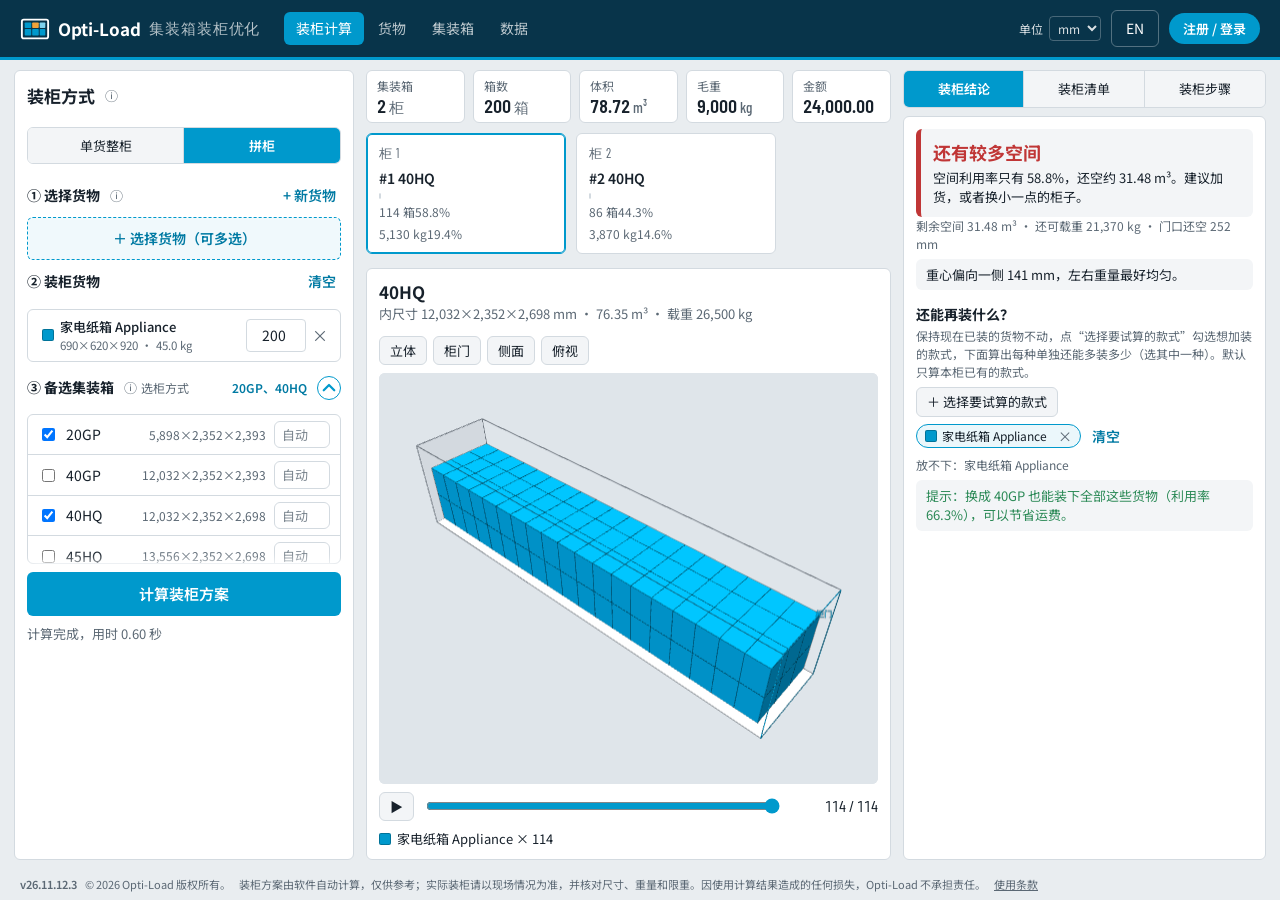
==== commit 0493ed44: "Demo build v26.11.12.3 Co-Authored-By: Claude Opus 5.5 <noreply@anthropic.com>" ====
--- a/index.html
+++ b/index.html
@@ -58,13 +58,13 @@
         </div>
         <div id="lines"></div>
 
-        <button type="button" class="con-toggle" id="con-toggle" aria-expanded="false" aria-controls="con-pick">
+        <button type="button" class="con-toggle" id="con-toggle" aria-expanded="true" aria-controls="con-pick">
           <span class="head-tip"><h3 data-t="candidates">③ 备选集装箱</h3><span id="con-info"></span></span>
           <span class="con-chosen" id="con-count"></span>
-          <span class="caret" aria-hidden="true">▾</span>
+          <span class="caret" aria-hidden="true"><svg viewBox="0 0 24 24" focusable="false"><path d="M5 9l7 7 7-7" fill="none" stroke="currentColor" stroke-width="3" stroke-linecap="round" stroke-linejoin="round"/></svg></span>
         </button>
         <div class="con-mode-box" id="con-mode-box"></div>
-        <div class="con-pick" id="con-pick" hidden></div>
+        <div class="con-pick" id="con-pick"></div>
 
         <button class="primary wide" type="button" id="run" data-t="calculate">计算装柜方案</button>
         <p class="status" id="run-status" role="status"></p>
@@ -205,6 +205,13 @@
     </div>
   </section>
 </main>
+
+<footer class="site-foot">
+  <span class="foot-ver" id="app-ver">v26.11.12.3</span>
+  <span data-t="footRights">© 2026 Opti-Load 版权所有。</span>
+  <span data-t="footNote">装柜方案由软件自动计算，仅供参考；实际装柜请以现场情况为准，并核对尺寸、重量和限重。因使用计算结果造成的任何损失，Opti-Load 不承担责任。</span>
+  <a href="terms.html" target="_blank" rel="noopener" data-t="footTerms">使用条款</a>
+</footer>
 
 <dialog id="dlg">
   <form method="dialog" id="dlg-form">
--- a/style.css
+++ b/style.css
@@ -55,6 +55,11 @@
 }
 .brand { display: flex; align-items: center; gap: 8px; }
 .logo-mark { width: 30px; height: 30px; flex: none; display: block; }
+.site-foot { flex: none; padding: 6px 20px 8px; font-size: 11px; line-height: 1.5; color: var(--muted, #6b7785); text-align: left; }
+.site-foot > * { margin-right: 6px; }
+.site-foot .foot-ver { font-variant-numeric: tabular-nums; font-weight: 600; }
+.site-foot a { color: inherit; }
+@media print { .site-foot { display: none; } }
 .topbar .logo-mark { color: #ffffff; }
 .brand-name { font-weight: 700; font-size: 17px; }
 .brand-sub { font-family: var(--font-display); letter-spacing: .06em; opacity: .7; font-size: 15px; text-transform: uppercase; }
@@ -486,7 +491,13 @@
 .con-toggle h3 { margin: 0; white-space: nowrap; }
 .con-chosen { font-size: 12px; font-weight: 600; color: var(--accent-text); overflow: hidden; text-overflow: ellipsis; white-space: nowrap; text-align: right; }
 .con-chosen.none { color: var(--bad); font-weight: 500; }
-.con-toggle .caret { color: var(--muted); transition: transform .15s; }
+.con-toggle .caret {
+  display: inline-grid; place-items: center; width: 24px; height: 24px; border-radius: 50%;
+  border: 1.5px solid var(--accent); color: var(--accent); background: var(--panel);
+  transition: transform .15s, background .15s, color .15s;
+}
+.con-toggle .caret svg { width: 18px; height: 18px; display: block; }
+.con-toggle:hover .caret { background: var(--accent); color: #fff; }
 .con-toggle[aria-expanded="true"] .caret { transform: rotate(180deg); }
 .xls-prev { max-height: 260px; overflow: auto; }
 .xls-prev td.n, .xls-prev th.n { text-align: right; }
@@ -556,6 +567,16 @@
 .auth-err:empty { display: none; }
 .auth-links { display: flex; justify-content: space-between; flex-wrap: wrap; gap: 6px; font-size: 13px; color: var(--muted); }
 .acct { position: relative; }
+.acct-join {
+  display: inline-flex; align-items: center; padding: 6px 14px; border-radius: 999px; border: 0;
+  background: var(--accent, #0099cc); color: #fff; font: inherit; font-weight: 600; font-size: 13px;
+  cursor: pointer; text-decoration: none; white-space: nowrap;
+}
+.acct-join:hover { filter: brightness(1.08); }
+.auth-tools { display: flex; gap: 6px; align-items: center; }
+.auth-close { padding: 2px 10px; font-size: 18px; line-height: 1; }
+.quota { margin-left: 12px; font-size: 12px; }
+.quota.full { color: #b42318; font-weight: 600; }
 .acct-btn {
   display: flex; align-items: center; gap: 8px; padding: 3px 10px 3px 3px; border-radius: 999px;
   border: 1px solid rgba(255,255,255,.25); background: rgba(255,255,255,.06); color: #fff; cursor: pointer;
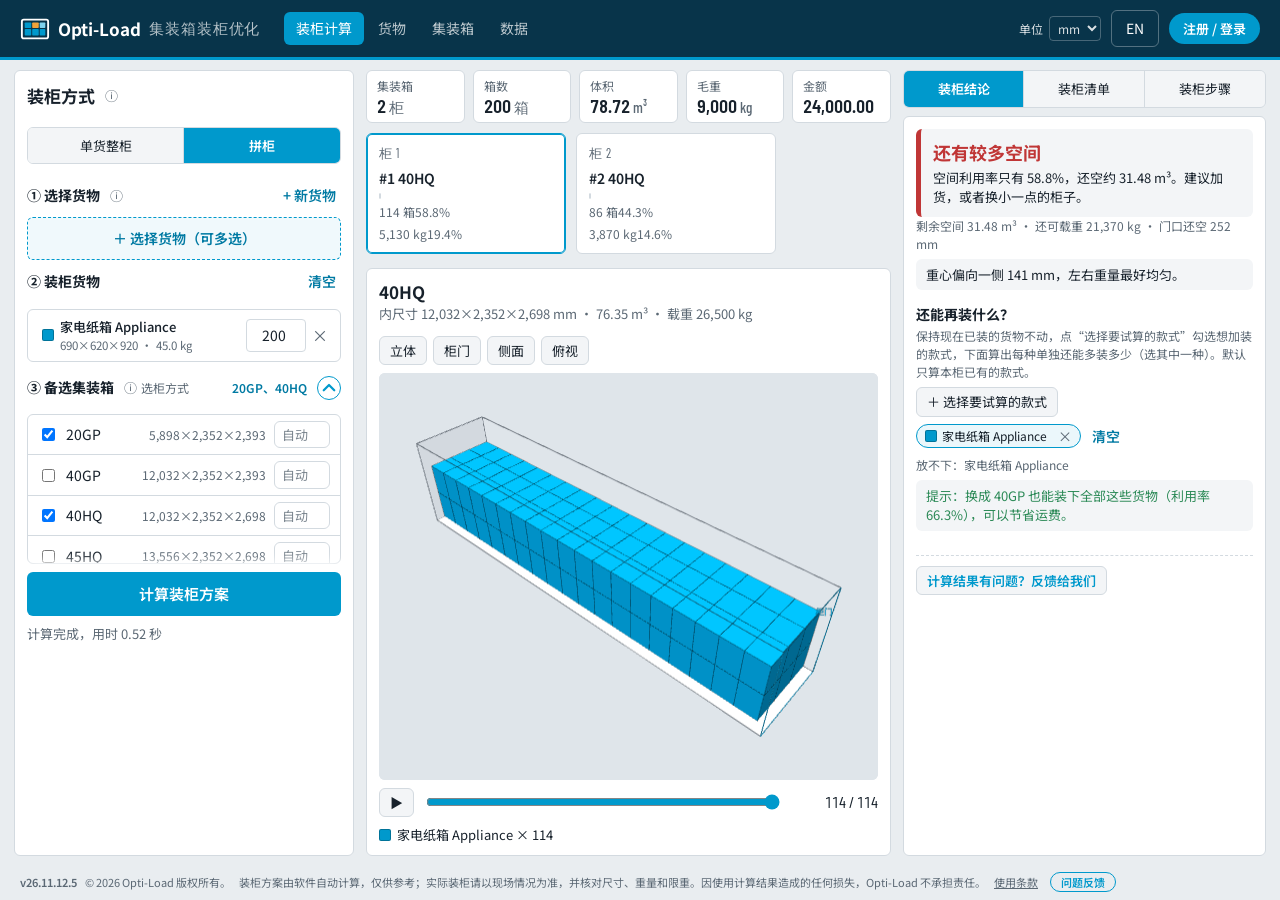
==== commit 00010bbc: "Demo build v26.11.12.5 Co-Authored-By: Claude Opus 5.5 <noreply@anthropic.com>" ====
--- a/index.html
+++ b/index.html
@@ -109,6 +109,7 @@
         <div class="panel verdict-panel">
           <h3 data-t="vTitle">装柜结论</h3>
           <div id="verdict"></div>
+          <div class="fb-row"><button type="button" class="chip fb-chip" id="feedback-btn2" data-t="fbAsk">计算结果有问题？反馈给我们</button></div>
         </div>
         <div class="panel list-panel">
           <div class="block-head">
@@ -207,10 +208,11 @@
 </main>
 
 <footer class="site-foot">
-  <span class="foot-ver" id="app-ver">v26.11.12.3</span>
+  <span class="foot-ver" id="app-ver">v26.11.12.5</span>
   <span data-t="footRights">© 2026 Opti-Load 版权所有。</span>
   <span data-t="footNote">装柜方案由软件自动计算，仅供参考；实际装柜请以现场情况为准，并核对尺寸、重量和限重。因使用计算结果造成的任何损失，Opti-Load 不承担责任。</span>
   <a href="terms.html" target="_blank" rel="noopener" data-t="footTerms">使用条款</a>
+  <button type="button" class="foot-fb" id="feedback-btn" data-t="fbBtn">问题反馈</button>
 </footer>
 
 <dialog id="dlg">
--- a/style.css
+++ b/style.css
@@ -59,6 +59,18 @@
 .site-foot > * { margin-right: 6px; }
 .site-foot .foot-ver { font-variant-numeric: tabular-nums; font-weight: 600; }
 .site-foot a { color: inherit; }
+.site-foot .foot-fb {
+  font: inherit; font-weight: 600; color: var(--accent); background: none; cursor: pointer;
+  border: 1px solid var(--accent); border-radius: 999px; padding: 1px 10px; margin-left: 4px;
+}
+.site-foot .foot-fb:hover { background: var(--accent); color: #fff; }
+.fb-row { margin-top: 12px; padding-top: 10px; border-top: 1px dashed var(--line); }
+.fb-chip { border-color: var(--accent); color: var(--accent); font-weight: 600; }
+.fb-chip:hover { background: var(--accent); color: #fff; }
+.fb-form { display: grid; gap: 10px; }
+.fb-form textarea { width: 100%; min-height: 140px; resize: vertical; }
+.fb-form .fb-check { display: flex; gap: 8px; align-items: center; font-size: 13px; }
+.fb-form .fb-check input { width: auto; }
 @media print { .site-foot { display: none; } }
 .topbar .logo-mark { color: #ffffff; }
 .brand-name { font-weight: 700; font-size: 17px; }
